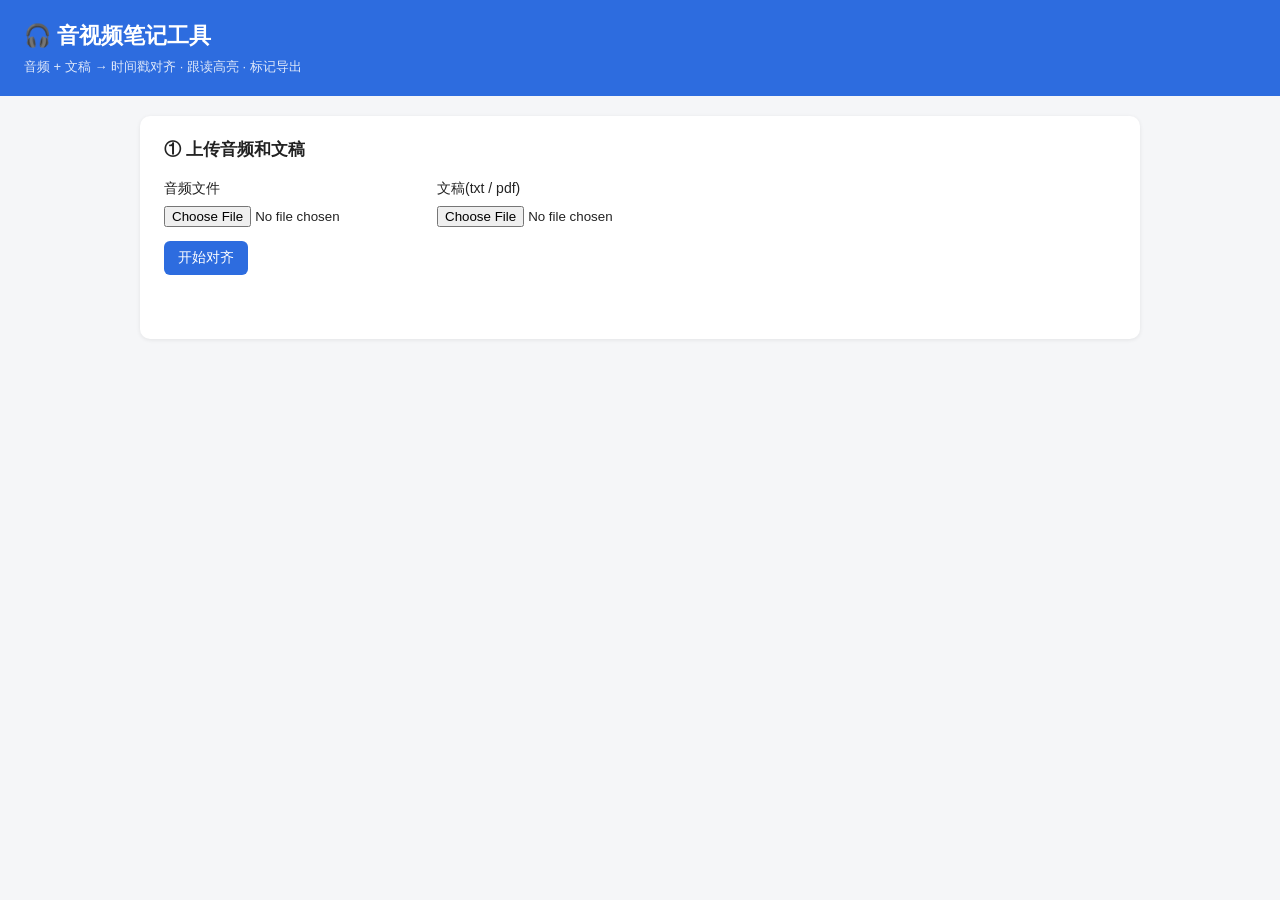
==== frontend/index.html @ 68000a70 "初始版本:音视频笔记工具 音频 + 文字稿 → 自动对齐到时间戳,跟读高亮、点句跳转、一键标记、导出 Markdown 笔记。 全程本地运行,对齐模型首次运行自动下载。  Co-Authored-By" ====
<!DOCTYPE html>
<html lang="zh">
<head>
  <meta charset="UTF-8">
  <meta name="viewport" content="width=device-width, initial-scale=1.0">
  <title>音视频笔记工具</title>
  <link rel="stylesheet" href="style.css">
</head>
<body>
  <header>
    <h1>🎧 音视频笔记工具</h1>
    <p class="sub">音频 + 文稿 → 时间戳对齐 · 跟读高亮 · 标记导出</p>
  </header>

  <!-- 上传区 -->
  <section id="upload-panel" class="panel">
    <h2>① 上传音频和文稿</h2>
    <div class="row">
      <label>音频文件
        <input type="file" id="audio-file" accept=".mp3,.wav,.m4a,.aac,.flac,.ogg">
      </label>
      <label>文稿(txt / pdf)
        <input type="file" id="transcript-file" accept=".txt,.pdf">
      </label>
    </div>
    <button id="upload-btn">开始对齐</button>
    <p id="upload-status" class="status"></p>
  </section>

  <!-- 工作区 -->
  <section id="workspace" class="panel hidden">
    <h2 id="proj-title">学习</h2>

    <audio id="player" preload="auto"></audio>

    <div class="controls">
      <button data-seek="-30">⏪30</button>
      <button data-seek="-10">⏪10</button>
      <button data-seek="-5">⏪5</button>
      <button id="play-btn">▶ 播放</button>
      <button data-seek="5">5⏩</button>
      <button data-seek="10">10⏩</button>
      <button data-seek="30">30⏩</button>

      <label class="speed">速度
        <select id="speed">
          <option value="0.5">0.5x</option>
          <option value="0.75">0.75x</option>
          <option value="1" selected>1.0x</option>
          <option value="1.25">1.25x</option>
          <option value="1.5">1.5x</option>
          <option value="2">2.0x</option>
        </select>
      </label>

      <button id="mark-btn" class="mark">⭐ 标记此刻</button>
    </div>

    <div class="progress-wrap">
      <span id="cur-time">00:00</span>
      <input type="range" id="progress" min="0" max="100" value="0" step="0.1">
      <span id="dur-time">00:00</span>
    </div>

    <div class="two-col">
      <div class="transcript-col">
        <h3>文稿(点句子可跳转)</h3>
        <div id="transcript"></div>
      </div>
      <div class="marks-col">
        <div class="marks-head">
          <h3>标记</h3>
          <button id="export-btn">导出 Markdown</button>
        </div>
        <ul id="marks-list"></ul>
      </div>
    </div>
  </section>

  <script src="app.js"></script>
</body>
</html>
---- frontend/style.css ----
* { box-sizing: border-box; }

body {
  font-family: -apple-system, "PingFang SC", "Microsoft YaHei", sans-serif;
  margin: 0;
  background: #f5f6f8;
  color: #222;
  line-height: 1.6;
}

header {
  background: #2d6cdf;
  color: #fff;
  padding: 18px 24px;
}
header h1 { margin: 0; font-size: 22px; }
header .sub { margin: 4px 0 0; opacity: 0.85; font-size: 13px; }

.panel {
  max-width: 1000px;
  margin: 20px auto;
  background: #fff;
  border-radius: 10px;
  padding: 20px 24px;
  box-shadow: 0 1px 4px rgba(0,0,0,0.08);
}
.hidden { display: none; }

h2 { font-size: 17px; margin-top: 0; }

.row { display: flex; gap: 20px; flex-wrap: wrap; margin-bottom: 14px; }
.row label { display: flex; flex-direction: column; gap: 6px; font-size: 14px; }

button {
  cursor: pointer;
  border: none;
  border-radius: 6px;
  background: #2d6cdf;
  color: #fff;
  padding: 8px 14px;
  font-size: 14px;
}
button:hover { background: #1f57bd; }
button:disabled { background: #9bb4e0; cursor: not-allowed; }

.status { font-size: 13px; color: #666; min-height: 18px; }

/* 控制栏 */
.controls {
  display: flex;
  align-items: center;
  gap: 6px;
  flex-wrap: wrap;
  margin: 14px 0;
}
.controls button { background: #eef1f6; color: #333; padding: 7px 10px; }
.controls button:hover { background: #dde3ee; }
#play-btn { background: #2d6cdf; color: #fff; min-width: 84px; }
#play-btn:hover { background: #1f57bd; }
.mark { background: #f0a500 !important; color: #fff !important; margin-left: auto; }
.mark:hover { background: #d18f00 !important; }
.speed { font-size: 13px; display: flex; align-items: center; gap: 4px; }
.speed select { padding: 4px; border-radius: 4px; }

/* 进度条 */
.progress-wrap { display: flex; align-items: center; gap: 10px; margin-bottom: 16px; }
.progress-wrap input[type=range] { flex: 1; }
.progress-wrap span { font-variant-numeric: tabular-nums; font-size: 13px; color: #555; }

/* 两栏 */
.two-col { display: grid; grid-template-columns: 1.6fr 1fr; gap: 20px; }
@media (max-width: 720px) { .two-col { grid-template-columns: 1fr; } }
h3 { font-size: 15px; margin: 0 0 10px; }

/* 文稿 */
#transcript {
  max-height: 60vh;
  overflow-y: auto;
  border: 1px solid #eee;
  border-radius: 8px;
  padding: 8px;
}
.sentence {
  padding: 6px 10px;
  border-radius: 6px;
  cursor: pointer;
  font-size: 15px;
}
.sentence:hover { background: #f0f4fc; }
.sentence.active { background: #fff3cd; box-shadow: inset 3px 0 0 #f0a500; }
.sentence .ts { color: #2d6cdf; font-size: 12px; font-variant-numeric: tabular-nums; margin-right: 4px; }

/* 标记 */
.marks-head { display: flex; justify-content: space-between; align-items: center; }
.marks-head button { background: #2d9d6c; padding: 6px 10px; font-size: 13px; }
.marks-head button:hover { background: #24855a; }
#marks-list { list-style: none; padding: 0; margin: 0; }
#marks-list li {
  display: flex;
  align-items: center;
  gap: 8px;
  padding: 6px 4px;
  border-bottom: 1px solid #f0f0f0;
  font-size: 14px;
}
.ts-btn { background: #eef1f6; color: #2d6cdf; padding: 2px 8px; font-size: 12px; font-variant-numeric: tabular-nums; }
.ts-btn:hover { background: #dde3ee; }
#marks-list span { flex: 1; }
.del { background: transparent; color: #c00; font-size: 16px; padding: 0 6px; }
.del:hover { background: #fde8e8; }
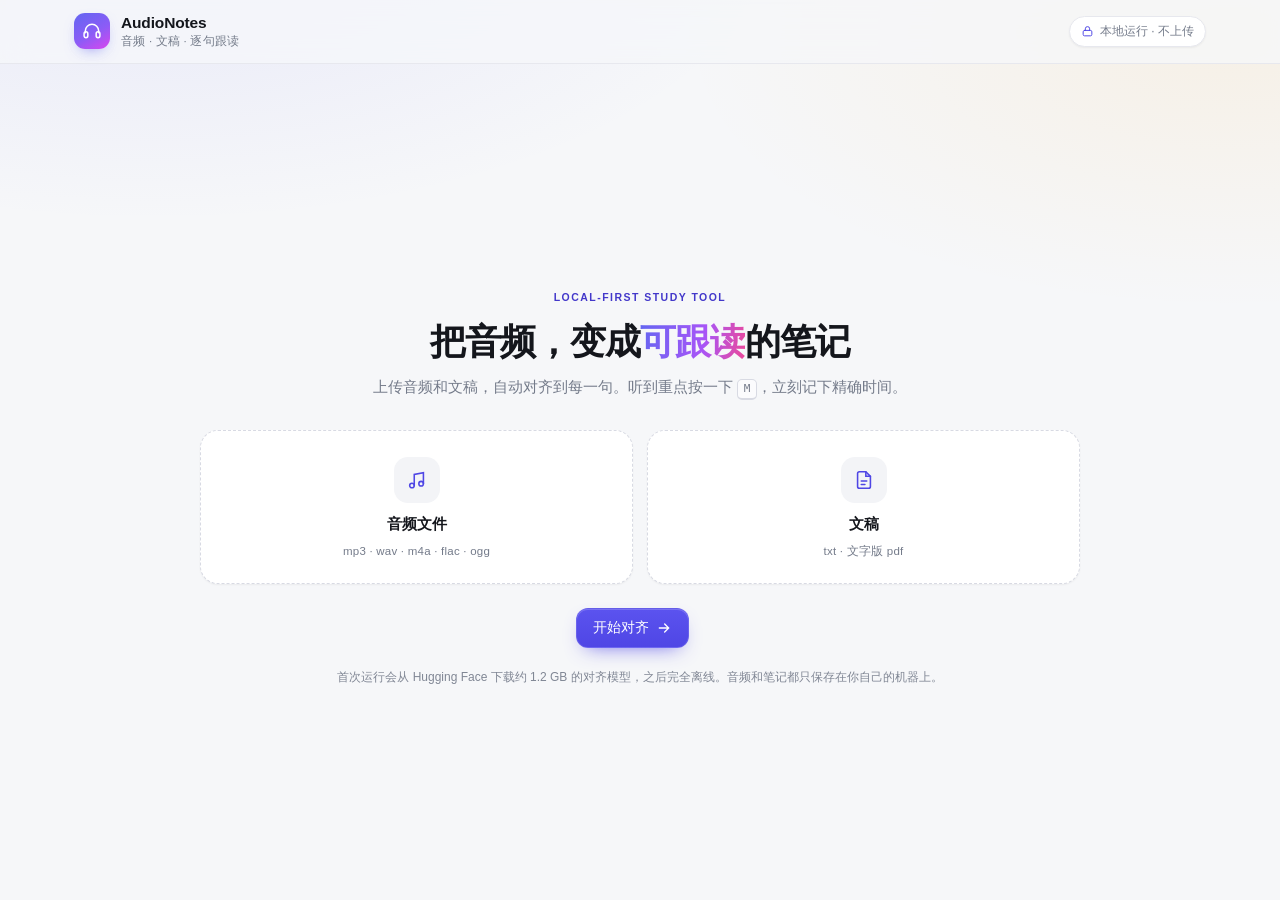
==== commit 3a28efd1: "feat(ui): redesign frontend and add demo mode, LICENSE, screenshots" ====
--- a/frontend/index.html
+++ b/frontend/index.html
@@ -1,82 +1,216 @@
 <!DOCTYPE html>
-<html lang="zh">
+<html lang="zh-CN">
 <head>
   <meta charset="UTF-8">
   <meta name="viewport" content="width=device-width, initial-scale=1.0">
-  <title>音视频笔记工具</title>
+  <meta name="description" content="本地运行的音视频笔记工具：音频与文稿逐句对齐，边听边高亮，一键标记并导出 Markdown。">
+  <meta name="theme-color" content="#f7f7f9" media="(prefers-color-scheme: light)">
+  <meta name="theme-color" content="#0e1014" media="(prefers-color-scheme: dark)">
+  <title>AudioNotes · 音视频笔记</title>
+  <link rel="icon" href="data:image/svg+xml,%3Csvg xmlns='http://www.w3.org/2000/svg' viewBox='0 0 32 32'%3E%3Crect width='32' height='32' rx='9' fill='%236366f1'/%3E%3Cg fill='none' stroke='white' stroke-width='2.2' stroke-linecap='round'%3E%3Cpath d='M9 18v-2a7 7 0 0 1 14 0v2'/%3E%3Crect x='7.5' y='17' width='4' height='7' rx='2'/%3E%3Crect x='20.5' y='17' width='4' height='7' rx='2'/%3E%3C/g%3E%3C/svg%3E">
   <link rel="stylesheet" href="style.css">
 </head>
 <body>
-  <header>
-    <h1>🎧 音视频笔记工具</h1>
-    <p class="sub">音频 + 文稿 → 时间戳对齐 · 跟读高亮 · 标记导出</p>
+  <header class="topbar">
+    <div class="brand">
+      <span class="logo" aria-hidden="true">
+        <svg viewBox="0 0 24 24" fill="none" stroke="currentColor" stroke-width="1.8" stroke-linecap="round">
+          <path d="M4 14v-2a8 8 0 0 1 16 0v2"/>
+          <rect x="2.5" y="13" width="4.5" height="7" rx="2.2"/>
+          <rect x="17" y="13" width="4.5" height="7" rx="2.2"/>
+        </svg>
+      </span>
+      <div class="brand-text">
+        <h1>AudioNotes</h1>
+        <p>音频 · 文稿 · 逐句跟读</p>
+      </div>
+    </div>
+    <span class="pill" title="所有文件与笔记都只保存在本机">
+      <svg viewBox="0 0 24 24" fill="none" stroke="currentColor" stroke-width="1.8" stroke-linecap="round" aria-hidden="true">
+        <rect x="4" y="10" width="16" height="10" rx="2.5"/><path d="M8 10V7a4 4 0 0 1 8 0v3"/>
+      </svg>
+      本地运行 · 不上传
+    </span>
   </header>
 
-  <!-- 上传区 -->
-  <section id="upload-panel" class="panel">
-    <h2>① 上传音频和文稿</h2>
-    <div class="row">
-      <label>音频文件
-        <input type="file" id="audio-file" accept=".mp3,.wav,.m4a,.aac,.flac,.ogg">
-      </label>
-      <label>文稿(txt / pdf)
-        <input type="file" id="transcript-file" accept=".txt,.pdf">
-      </label>
+  <main>
+    <!-- 上传 -->
+    <section id="upload-panel" class="upload">
+      <div class="hero">
+        <span class="eyebrow">LOCAL-FIRST STUDY TOOL</span>
+        <h2>把音频，变成<em>可跟读</em>的笔记</h2>
+        <p>上传音频和文稿，自动对齐到每一句。听到重点按一下 <kbd>M</kbd>，立刻记下精确时间。</p>
+      </div>
+
+      <div class="drop-grid">
+        <label class="drop" id="drop-audio">
+          <input type="file" id="audio-file" accept=".mp3,.wav,.m4a,.aac,.flac,.ogg">
+          <span class="drop-icon" aria-hidden="true">
+            <svg viewBox="0 0 24 24" fill="none" stroke="currentColor" stroke-width="1.7" stroke-linecap="round">
+              <path d="M9 18V6l10-2v12"/><circle cx="6.5" cy="18" r="2.5"/><circle cx="16.5" cy="16" r="2.5"/>
+            </svg>
+          </span>
+          <span class="drop-title">音频文件</span>
+          <span class="drop-hint">mp3 · wav · m4a · flac · ogg</span>
+          <span class="drop-file" id="audio-name"></span>
+        </label>
+
+        <label class="drop" id="drop-transcript">
+          <input type="file" id="transcript-file" accept=".txt,.pdf">
+          <span class="drop-icon" aria-hidden="true">
+            <svg viewBox="0 0 24 24" fill="none" stroke="currentColor" stroke-width="1.7" stroke-linecap="round">
+              <path d="M14 3H7a2 2 0 0 0-2 2v14a2 2 0 0 0 2 2h10a2 2 0 0 0 2-2V8z"/><path d="M14 3v5h5M9 13h6M9 17h4"/>
+            </svg>
+          </span>
+          <span class="drop-title">文稿</span>
+          <span class="drop-hint">txt · 文字版 pdf</span>
+          <span class="drop-file" id="transcript-name"></span>
+        </label>
+      </div>
+
+      <div class="upload-actions">
+        <button id="upload-btn" class="btn btn-primary">
+          <span class="spinner" id="upload-spinner" hidden></span>
+          <span>开始对齐</span>
+          <svg viewBox="0 0 24 24" fill="none" stroke="currentColor" stroke-width="2" stroke-linecap="round" aria-hidden="true">
+            <path d="M5 12h14M13 6l6 6-6 6"/>
+          </svg>
+        </button>
+        <span id="upload-status" class="status" role="status"></span>
+      </div>
+
+      <p class="fineprint">
+        首次运行会从 Hugging Face 下载约 1.2 GB 的对齐模型，之后完全离线。音频和笔记都只保存在你自己的机器上。
+      </p>
+    </section>
+
+    <!-- 工作区 -->
+    <section id="workspace" class="workspace hidden">
+      <div class="player-card">
+        <div class="player-top">
+          <div class="now">
+            <span class="eyebrow">正在学习</span>
+            <h2 id="proj-title">学习</h2>
+          </div>
+          <div class="player-actions">
+            <label class="speed">
+              速度
+              <select id="speed">
+                <option value="0.5">0.5×</option>
+                <option value="0.75">0.75×</option>
+                <option value="1" selected>1.0×</option>
+                <option value="1.25">1.25×</option>
+                <option value="1.5">1.5×</option>
+                <option value="2">2.0×</option>
+              </select>
+            </label>
+            <button id="mark-btn" class="btn btn-mark">
+              <svg viewBox="0 0 24 24" fill="none" stroke="currentColor" stroke-width="1.9" stroke-linecap="round" aria-hidden="true">
+                <path d="M12 4l2.2 4.9 5.3.5-4 3.5 1.2 5.2L12 15.3 7.3 18l1.2-5.2-4-3.5 5.3-.5z"/>
+              </svg>
+              标记此刻 <kbd>M</kbd>
+            </button>
+          </div>
+        </div>
+
+        <div class="progress-row">
+          <span id="cur-time" class="time">00:00</span>
+          <input type="range" id="progress" min="0" max="100" value="0" step="0.1" aria-label="播放进度">
+          <span id="dur-time" class="time">00:00</span>
+        </div>
+
+        <div class="transport">
+          <button class="icon-btn" data-seek="-30" title="后退 30 秒" aria-label="后退 30 秒">
+            <svg viewBox="0 0 24 24" fill="none" stroke="currentColor" stroke-width="2" stroke-linecap="round" stroke-linejoin="round" aria-hidden="true"><path d="M3 12a9 9 0 1 0 3-6.7"/><path d="M3 4v5h5"/></svg>
+            <span>30</span>
+          </button>
+          <button class="icon-btn" data-seek="-10" title="后退 10 秒" aria-label="后退 10 秒">
+            <svg viewBox="0 0 24 24" fill="none" stroke="currentColor" stroke-width="2" stroke-linecap="round" stroke-linejoin="round" aria-hidden="true"><path d="M3 12a9 9 0 1 0 3-6.7"/><path d="M3 4v5h5"/></svg>
+            <span>10</span>
+          </button>
+          <button class="icon-btn" data-seek="-5" title="后退 5 秒" aria-label="后退 5 秒">
+            <svg viewBox="0 0 24 24" fill="none" stroke="currentColor" stroke-width="2" stroke-linecap="round" stroke-linejoin="round" aria-hidden="true"><path d="M3 12a9 9 0 1 0 3-6.7"/><path d="M3 4v5h5"/></svg>
+            <span>5</span>
+          </button>
+
+          <button id="play-btn" class="play-btn" aria-label="播放">
+            <svg class="i-play" viewBox="0 0 24 24" fill="currentColor" aria-hidden="true"><path d="M8 5.5v13a1 1 0 0 0 1.5.87l10.5-6.5a1 1 0 0 0 0-1.74L9.5 4.63A1 1 0 0 0 8 5.5z"/></svg>
+            <svg class="i-pause" viewBox="0 0 24 24" fill="currentColor" aria-hidden="true"><rect x="7" y="5" width="3.6" height="14" rx="1.2"/><rect x="13.4" y="5" width="3.6" height="14" rx="1.2"/></svg>
+            <span class="play-label">播放</span>
+          </button>
+
+          <button class="icon-btn" data-seek="5" title="前进 5 秒" aria-label="前进 5 秒">
+            <svg viewBox="0 0 24 24" fill="none" stroke="currentColor" stroke-width="2" stroke-linecap="round" stroke-linejoin="round" aria-hidden="true"><path d="M21 12a9 9 0 1 1-3-6.7"/><path d="M21 4v5h-5"/></svg>
+            <span>5</span>
+          </button>
+          <button class="icon-btn" data-seek="10" title="前进 10 秒" aria-label="前进 10 秒">
+            <svg viewBox="0 0 24 24" fill="none" stroke="currentColor" stroke-width="2" stroke-linecap="round" stroke-linejoin="round" aria-hidden="true"><path d="M21 12a9 9 0 1 1-3-6.7"/><path d="M21 4v5h-5"/></svg>
+            <span>10</span>
+          </button>
+          <button class="icon-btn" data-seek="30" title="前进 30 秒" aria-label="前进 30 秒">
+            <svg viewBox="0 0 24 24" fill="none" stroke="currentColor" stroke-width="2" stroke-linecap="round" stroke-linejoin="round" aria-hidden="true"><path d="M21 12a9 9 0 1 1-3-6.7"/><path d="M21 4v5h-5"/></svg>
+            <span>30</span>
+          </button>
+        </div>
+      </div>
+
+      <div class="content-grid">
+        <section class="pane transcript-pane">
+          <header class="pane-head">
+            <h3>文稿</h3>
+            <span class="pane-hint">点击句子跳转 · 播放时自动高亮</span>
+          </header>
+          <div id="transcript" class="transcript" tabindex="0"></div>
+        </section>
+
+        <aside class="pane marks-pane">
+          <header class="pane-head">
+            <h3>标记 <span id="marks-count" class="count">0</span></h3>
+            <button id="export-btn" class="btn btn-ghost btn-sm">
+              <svg viewBox="0 0 24 24" fill="none" stroke="currentColor" stroke-width="1.9" stroke-linecap="round" aria-hidden="true">
+                <path d="M12 4v11M8 11l4 4 4-4M5 19h14"/>
+              </svg>
+              导出
+            </button>
+          </header>
+          <ul id="marks-list" class="marks-list"></ul>
+          <div id="marks-empty" class="empty">
+            <svg viewBox="0 0 24 24" fill="none" stroke="currentColor" stroke-width="1.4" stroke-linecap="round" aria-hidden="true">
+              <path d="M12 4l2.2 4.9 5.3.5-4 3.5 1.2 5.2L12 15.3 7.3 18l1.2-5.2-4-3.5 5.3-.5z"/>
+            </svg>
+            <p>还没有标记</p>
+            <span>播放时按 <kbd>M</kbd>，记下此刻的想法</span>
+          </div>
+          <footer class="pane-foot">
+            <span><kbd>Space</kbd> 播放 / 暂停</span>
+            <span><kbd>←</kbd><kbd>→</kbd> 前后 5 秒</span>
+            <span><kbd>M</kbd> 标记</span>
+          </footer>
+        </aside>
+      </div>
+    </section>
+  </main>
+
+  <div id="toast" class="toast" role="status" aria-live="polite"></div>
+
+  <div id="mark-modal" class="modal hidden" role="dialog" aria-modal="true" aria-labelledby="modal-title">
+    <div class="modal-card">
+      <header>
+        <span class="modal-ts" id="modal-ts">00:00</span>
+        <h3 id="modal-title">标记这一刻</h3>
+      </header>
+      <textarea id="mark-note" rows="3" placeholder="写下你的想法…（可留空）"></textarea>
+      <footer>
+        <span class="hint"><kbd>Enter</kbd> 保存 · <kbd>Esc</kbd> 取消</span>
+        <div class="modal-actions">
+          <button id="mark-cancel" class="btn btn-ghost">取消</button>
+          <button id="mark-save" class="btn btn-primary">保存标记</button>
+        </div>
+      </footer>
     </div>
-    <button id="upload-btn">开始对齐</button>
-    <p id="upload-status" class="status"></p>
-  </section>
-
-  <!-- 工作区 -->
-  <section id="workspace" class="panel hidden">
-    <h2 id="proj-title">学习</h2>
-
-    <audio id="player" preload="auto"></audio>
-
-    <div class="controls">
-      <button data-seek="-30">⏪30</button>
-      <button data-seek="-10">⏪10</button>
-      <button data-seek="-5">⏪5</button>
-      <button id="play-btn">▶ 播放</button>
-      <button data-seek="5">5⏩</button>
-      <button data-seek="10">10⏩</button>
-      <button data-seek="30">30⏩</button>
-
-      <label class="speed">速度
-        <select id="speed">
-          <option value="0.5">0.5x</option>
-          <option value="0.75">0.75x</option>
-          <option value="1" selected>1.0x</option>
-          <option value="1.25">1.25x</option>
-          <option value="1.5">1.5x</option>
-          <option value="2">2.0x</option>
-        </select>
-      </label>
-
-      <button id="mark-btn" class="mark">⭐ 标记此刻</button>
-    </div>
-
-    <div class="progress-wrap">
-      <span id="cur-time">00:00</span>
-      <input type="range" id="progress" min="0" max="100" value="0" step="0.1">
-      <span id="dur-time">00:00</span>
-    </div>
-
-    <div class="two-col">
-      <div class="transcript-col">
-        <h3>文稿(点句子可跳转)</h3>
-        <div id="transcript"></div>
-      </div>
-      <div class="marks-col">
-        <div class="marks-head">
-          <h3>标记</h3>
-          <button id="export-btn">导出 Markdown</button>
-        </div>
-        <ul id="marks-list"></ul>
-      </div>
-    </div>
-  </section>
-
+  </div>
+
+  <audio id="player" preload="auto"></audio>
   <script src="app.js"></script>
 </body>
 </html>
--- a/frontend/style.css
+++ b/frontend/style.css
@@ -1,110 +1,863 @@
+/* ============ Design tokens ============ */
+:root {
+  color-scheme: light;
+  --bg: #f6f7f9;
+  --bg-glow-a: rgba(99, 102, 241, 0.10);
+  --bg-glow-b: rgba(245, 158, 11, 0.08);
+  --surface: #ffffff;
+  --surface-soft: #fbfbfd;
+  --surface-sunken: #f3f4f7;
+  --text: #14161c;
+  --text-soft: #3f444f;
+  --muted: #747b8a;
+  --line: #e7e8ee;
+  --line-strong: #d8dae3;
+  --accent: #4f46e5;
+  --accent-hover: #4338ca;
+  --accent-soft: #eef0ff;
+  --accent-text: #4338ca;
+  --mark: #e8890c;
+  --mark-soft: #fff7e8;
+  --mark-line: #f5c069;
+  --danger: #dc2626;
+  --danger-soft: #fdecec;
+  --shadow-sm: 0 1px 2px rgba(16, 18, 27, 0.05);
+  --shadow-md: 0 1px 2px rgba(16, 18, 27, 0.04), 0 12px 32px -16px rgba(16, 18, 27, 0.18);
+  --radius-lg: 18px;
+  --radius-md: 12px;
+  --radius-sm: 9px;
+  --sans: -apple-system, BlinkMacSystemFont, "SF Pro Text", "Segoe UI", "PingFang SC",
+    "Hiragino Sans GB", "Microsoft YaHei", "Noto Sans SC", sans-serif;
+  --mono: ui-monospace, "SF Mono", SFMono-Regular, Menlo, Consolas, monospace;
+}
+
+@media (prefers-color-scheme: dark) {
+  :root {
+    color-scheme: dark;
+    --bg: #0d0f14;
+    --bg-glow-a: rgba(109, 104, 255, 0.14);
+    --bg-glow-b: rgba(245, 158, 11, 0.06);
+    --surface: #151821;
+    --surface-soft: #191d27;
+    --surface-sunken: #10131a;
+    --text: #e9ebf2;
+    --text-soft: #c3c8d4;
+    --muted: #8b93a5;
+    --line: #242936;
+    --line-strong: #303646;
+    --accent: #8b85ff;
+    --accent-hover: #a29dff;
+    --accent-soft: rgba(139, 133, 255, 0.14);
+    --accent-text: #b3aeff;
+    --mark: #f0a832;
+    --mark-soft: rgba(240, 168, 50, 0.11);
+    --mark-line: #7a5a1c;
+    --danger: #f87171;
+    --danger-soft: rgba(248, 113, 113, 0.12);
+    --shadow-sm: 0 1px 2px rgba(0, 0, 0, 0.4);
+    --shadow-md: 0 1px 2px rgba(0, 0, 0, 0.3), 0 18px 40px -20px rgba(0, 0, 0, 0.75);
+  }
+}
+
+/* ============ Base ============ */
 * { box-sizing: border-box; }
 
+html, body { height: 100%; }
+
 body {
-  font-family: -apple-system, "PingFang SC", "Microsoft YaHei", sans-serif;
   margin: 0;
-  background: #f5f6f8;
-  color: #222;
+  font-family: var(--sans);
+  font-size: 14px;
   line-height: 1.6;
-}
-
-header {
-  background: #2d6cdf;
+  color: var(--text);
+  background:
+    radial-gradient(900px 420px at 12% -8%, var(--bg-glow-a), transparent 70%),
+    radial-gradient(760px 380px at 96% 4%, var(--bg-glow-b), transparent 72%),
+    var(--bg);
+  background-attachment: fixed;
+  -webkit-font-smoothing: antialiased;
+  text-rendering: optimizeLegibility;
+}
+
+h1, h2, h3, p { margin: 0; }
+button, input, select, textarea { font: inherit; color: inherit; }
+button { cursor: pointer; }
+
+::selection { background: var(--accent-soft); color: var(--accent-text); }
+
+:focus-visible {
+  outline: 2px solid var(--accent);
+  outline-offset: 2px;
+}
+
+kbd {
+  display: inline-block;
+  min-width: 18px;
+  padding: 1px 6px;
+  border: 1px solid var(--line-strong);
+  border-bottom-width: 2px;
+  border-radius: 5px;
+  background: var(--surface-soft);
+  color: var(--muted);
+  font-family: var(--mono);
+  font-size: 11px;
+  line-height: 1.5;
+  text-align: center;
+}
+
+.hidden { display: none !important; }
+
+/* ============ Top bar ============ */
+.topbar {
+  position: sticky;
+  top: 0;
+  z-index: 20;
+  display: flex;
+  align-items: center;
+  justify-content: space-between;
+  gap: 16px;
+  height: 64px;
+  padding: 0 max(24px, calc((100vw - 1180px) / 2 + 24px));
+  background: color-mix(in srgb, var(--bg) 82%, transparent);
+  border-bottom: 1px solid var(--line);
+  backdrop-filter: saturate(160%) blur(14px);
+  -webkit-backdrop-filter: saturate(160%) blur(14px);
+}
+
+.brand { display: flex; align-items: center; gap: 11px; min-width: 0; }
+
+.logo {
+  display: grid;
+  place-items: center;
+  width: 36px;
+  height: 36px;
+  flex: none;
+  border-radius: 11px;
   color: #fff;
-  padding: 18px 24px;
-}
-header h1 { margin: 0; font-size: 22px; }
-header .sub { margin: 4px 0 0; opacity: 0.85; font-size: 13px; }
-
-.panel {
-  max-width: 1000px;
-  margin: 20px auto;
-  background: #fff;
-  border-radius: 10px;
-  padding: 20px 24px;
-  box-shadow: 0 1px 4px rgba(0,0,0,0.08);
-}
-.hidden { display: none; }
-
-h2 { font-size: 17px; margin-top: 0; }
-
-.row { display: flex; gap: 20px; flex-wrap: wrap; margin-bottom: 14px; }
-.row label { display: flex; flex-direction: column; gap: 6px; font-size: 14px; }
-
-button {
+  background: linear-gradient(150deg, #6366f1, #8b5cf6 55%, #d946ef);
+  box-shadow: 0 6px 16px -8px rgba(99, 102, 241, 0.9);
+}
+.logo svg { width: 20px; height: 20px; }
+
+.brand-text h1 {
+  font-size: 15.5px;
+  font-weight: 650;
+  letter-spacing: -0.01em;
+  line-height: 1.25;
+}
+.brand-text p {
+  font-size: 11.5px;
+  color: var(--muted);
+  letter-spacing: 0.02em;
+}
+
+.pill {
+  display: inline-flex;
+  align-items: center;
+  gap: 6px;
+  padding: 5px 11px;
+  border: 1px solid var(--line);
+  border-radius: 999px;
+  background: var(--surface);
+  color: var(--muted);
+  font-size: 12px;
+  white-space: nowrap;
+  box-shadow: var(--shadow-sm);
+}
+.pill svg { width: 13px; height: 13px; color: var(--accent); }
+
+/* ============ Layout ============ */
+main {
+  max-width: 1180px;
+  margin: 0 auto;
+  padding: 30px 24px 48px;
+}
+
+.eyebrow {
+  display: inline-block;
+  font-size: 10.5px;
+  font-weight: 650;
+  letter-spacing: 0.14em;
+  color: var(--accent-text);
+}
+
+/* ============ Upload ============ */
+.upload { max-width: 880px; margin: 0 auto; }
+@media (min-width: 901px) and (min-height: 720px) {
+  .upload {
+    display: flex;
+    flex-direction: column;
+    justify-content: center;
+    min-height: calc(100dvh - 142px);
+  }
+}
+
+.hero { text-align: center; padding: 26px 0 30px; }
+.hero h2 {
+  margin: 12px 0 12px;
+  font-size: clamp(26px, 4vw, 36px);
+  font-weight: 680;
+  letter-spacing: -0.03em;
+  line-height: 1.22;
+  text-wrap: balance;
+}
+.hero h2 em {
+  font-style: normal;
+  background: linear-gradient(100deg, #6366f1, #a855f7 60%, #ec4899);
+  -webkit-background-clip: text;
+  background-clip: text;
+  color: transparent;
+}
+.hero p {
+  max-width: 560px;
+  margin: 0 auto;
+  color: var(--muted);
+  font-size: 14.5px;
+  text-wrap: balance;
+}
+
+.drop-grid {
+  display: grid;
+  grid-template-columns: 1fr 1fr;
+  gap: 14px;
+}
+
+.drop {
+  position: relative;
+  display: flex;
+  flex-direction: column;
+  align-items: center;
+  gap: 6px;
+  padding: 26px 18px 22px;
+  border: 1.5px dashed var(--line-strong);
+  border-radius: var(--radius-lg);
+  background: var(--surface);
+  box-shadow: var(--shadow-sm);
+  text-align: center;
   cursor: pointer;
+  transition: border-color 0.18s ease, background 0.18s ease, transform 0.18s ease, box-shadow 0.18s ease;
+}
+.drop:hover { border-color: var(--accent); background: var(--surface-soft); transform: translateY(-1px); }
+.drop:focus-within { border-color: var(--accent); box-shadow: 0 0 0 4px var(--accent-soft); }
+.drop.dragover {
+  border-color: var(--accent);
+  border-style: solid;
+  background: var(--accent-soft);
+  transform: scale(1.005);
+}
+.drop input[type="file"] {
+  position: absolute;
+  inset: 0;
+  width: 100%;
+  height: 100%;
+  opacity: 0;
+  cursor: pointer;
+}
+.drop-icon {
+  display: grid;
+  place-items: center;
+  width: 46px;
+  height: 46px;
+  margin-bottom: 4px;
+  border-radius: 14px;
+  background: var(--surface-sunken);
+  color: var(--accent);
+  transition: background 0.18s ease;
+}
+.drop:hover .drop-icon, .drop.dragover .drop-icon { background: var(--accent-soft); }
+.drop-icon svg { width: 22px; height: 22px; }
+.drop-title { font-size: 14.5px; font-weight: 600; }
+.drop-hint { font-size: 11.5px; color: var(--muted); letter-spacing: 0.02em; }
+.drop-file {
+  display: none;
+  max-width: 100%;
+  margin-top: 6px;
+  padding: 3px 10px;
+  border-radius: 999px;
+  background: var(--accent-soft);
+  color: var(--accent-text);
+  font-size: 12px;
+  font-weight: 550;
+  overflow: hidden;
+  text-overflow: ellipsis;
+  white-space: nowrap;
+}
+.drop.has-file { border-style: solid; border-color: var(--accent); }
+.drop.has-file .drop-file { display: block; }
+.drop.has-file .drop-icon { background: var(--accent-soft); }
+
+.upload-actions {
+  display: flex;
+  align-items: center;
+  justify-content: center;
+  gap: 16px;
+  flex-wrap: wrap;
+  min-height: 44px;
+  margin-top: 22px;
+}
+.status { font-size: 13px; color: var(--muted); }
+.status.error { color: var(--danger); }
+.status.ok { color: #0f9d58; }
+@media (prefers-color-scheme: dark) { .status.ok { color: #4ade80; } }
+
+.fineprint {
+  margin-top: 18px;
+  text-align: center;
+  font-size: 12px;
+  color: var(--muted);
+  opacity: 0.9;
+}
+
+/* ============ Buttons ============ */
+.btn {
+  display: inline-flex;
+  align-items: center;
+  justify-content: center;
+  gap: 7px;
+  height: 40px;
+  padding: 0 16px;
+  border: 1px solid transparent;
+  border-radius: var(--radius-md);
+  background: var(--surface-sunken);
+  color: var(--text);
+  font-size: 13.5px;
+  font-weight: 550;
+  white-space: nowrap;
+  transition: background 0.16s ease, color 0.16s ease, border-color 0.16s ease, transform 0.12s ease, box-shadow 0.16s ease;
+}
+.btn svg { width: 16px; height: 16px; }
+.btn:hover { background: var(--line); }
+.btn:active { transform: translateY(1px); }
+.btn:disabled { opacity: 0.55; cursor: not-allowed; transform: none; }
+
+.btn-primary {
+  background: linear-gradient(180deg, #5b53ef, var(--accent));
+  border-color: rgba(255, 255, 255, 0.12);
+  color: #fff;
+  box-shadow: 0 8px 20px -10px rgba(79, 70, 229, 0.85), inset 0 1px 0 rgba(255, 255, 255, 0.18);
+}
+.btn-primary:hover { background: linear-gradient(180deg, #5148e3, var(--accent-hover)); }
+.btn-primary kbd { border-color: rgba(255, 255, 255, 0.28); background: rgba(255, 255, 255, 0.14); color: #fff; }
+
+.btn-ghost {
+  background: transparent;
+  border-color: var(--line);
+  color: var(--text-soft);
+}
+.btn-ghost:hover { background: var(--surface-sunken); border-color: var(--line-strong); }
+
+.btn-sm { height: 32px; padding: 0 11px; font-size: 12.5px; border-radius: var(--radius-sm); }
+
+.btn-mark {
+  background: linear-gradient(180deg, #f7b23b, var(--mark));
+  color: #2b1a00;
+  box-shadow: 0 8px 20px -12px rgba(232, 137, 12, 0.9), inset 0 1px 0 rgba(255, 255, 255, 0.35);
+}
+.btn-mark:hover { background: linear-gradient(180deg, #f8a92a, #d97f06); }
+.btn-mark kbd { border-color: rgba(43, 26, 0, 0.25); background: rgba(255, 255, 255, 0.4); color: #3a2500; }
+
+.spinner {
+  width: 14px;
+  height: 14px;
+  border: 2px solid rgba(255, 255, 255, 0.4);
+  border-top-color: #fff;
+  border-radius: 50%;
+  animation: spin 0.75s linear infinite;
+}
+@keyframes spin { to { transform: rotate(360deg); } }
+
+/* ============ Workspace ============ */
+.workspace { display: flex; flex-direction: column; gap: 16px; }
+@media (min-width: 901px) {
+  .workspace { height: calc(100dvh - 142px); min-height: 560px; }
+}
+
+.player-card {
+  position: relative;
+  padding: 16px 20px 14px;
+  border: 1px solid var(--line);
+  border-radius: var(--radius-lg);
+  background: var(--surface);
+  box-shadow: var(--shadow-md);
+}
+
+.player-top {
+  display: flex;
+  align-items: flex-start;
+  justify-content: space-between;
+  gap: 16px;
+  flex-wrap: wrap;
+}
+
+.now { min-width: 0; }
+.now .eyebrow { font-size: 10px; }
+.now h2 {
+  margin-top: 2px;
+  font-size: 17px;
+  font-weight: 650;
+  letter-spacing: -0.015em;
+  line-height: 1.35;
+  overflow: hidden;
+  text-overflow: ellipsis;
+  white-space: nowrap;
+}
+
+.player-actions { display: flex; align-items: center; gap: 10px; flex-wrap: wrap; }
+
+.speed {
+  display: inline-flex;
+  align-items: center;
+  gap: 6px;
+  font-size: 12px;
+  color: var(--muted);
+}
+.speed select {
+  height: 32px;
+  padding: 0 24px 0 9px;
+  border: 1px solid var(--line);
+  border-radius: var(--radius-sm);
+  background: var(--surface-soft);
+  color: var(--text);
+  font-size: 12.5px;
+  font-variant-numeric: tabular-nums;
+  appearance: none;
+  -webkit-appearance: none;
+  background-image: url("data:image/svg+xml,%3Csvg xmlns='http://www.w3.org/2000/svg' viewBox='0 0 24 24' fill='none' stroke='%23747b8a' stroke-width='2.2' stroke-linecap='round'%3E%3Cpath d='M6 9l6 6 6-6'/%3E%3C/svg%3E");
+  background-repeat: no-repeat;
+  background-position: right 7px center;
+  background-size: 12px;
+}
+.speed select:hover { border-color: var(--line-strong); }
+
+/* Progress */
+.progress-row {
+  display: flex;
+  align-items: center;
+  gap: 12px;
+  margin-top: 14px;
+}
+.time {
+  font-family: var(--mono);
+  font-size: 11.5px;
+  font-variant-numeric: tabular-nums;
+  color: var(--muted);
+  min-width: 40px;
+  text-align: center;
+}
+
+input[type="range"]#progress {
+  -webkit-appearance: none;
+  appearance: none;
+  flex: 1;
+  height: 6px;
+  margin: 0;
+  border-radius: 999px;
+  background: linear-gradient(to right, var(--accent) var(--pct, 0%), var(--line) var(--pct, 0%));
+  cursor: pointer;
+  outline-offset: 6px;
+}
+input[type="range"]#progress::-webkit-slider-thumb {
+  -webkit-appearance: none;
+  width: 14px;
+  height: 14px;
+  border: 2.5px solid var(--surface);
+  border-radius: 50%;
+  background: var(--accent);
+  box-shadow: 0 1px 6px rgba(0, 0, 0, 0.25);
+  transition: transform 0.12s ease;
+}
+input[type="range"]#progress:hover::-webkit-slider-thumb { transform: scale(1.12); }
+input[type="range"]#progress::-moz-range-thumb {
+  width: 13px;
+  height: 13px;
+  border: 2.5px solid var(--surface);
+  border-radius: 50%;
+  background: var(--accent);
+}
+
+/* Transport */
+.transport {
+  display: flex;
+  align-items: center;
+  justify-content: center;
+  gap: 4px;
+  margin-top: 10px;
+}
+
+.icon-btn {
+  display: inline-flex;
+  flex-direction: column;
+  align-items: center;
+  justify-content: center;
+  gap: 0;
+  width: 42px;
+  height: 44px;
+  padding: 0;
   border: none;
-  border-radius: 6px;
-  background: #2d6cdf;
-  color: #fff;
-  padding: 8px 14px;
+  border-radius: var(--radius-sm);
+  background: transparent;
+  color: var(--muted);
+  transition: background 0.14s ease, color 0.14s ease;
+}
+.icon-btn svg { width: 15px; height: 15px; }
+.icon-btn span { font-size: 9.5px; font-weight: 600; line-height: 1; margin-top: 2px; font-variant-numeric: tabular-nums; }
+.icon-btn:hover { background: var(--surface-sunken); color: var(--text); }
+.icon-btn:active { background: var(--line); }
+
+.play-btn {
+  display: inline-flex;
+  align-items: center;
+  gap: 8px;
+  height: 46px;
+  margin: 0 10px;
+  padding: 0 20px;
+  border: none;
+  border-radius: 999px;
+  background: var(--text);
+  color: var(--bg);
+  font-size: 13.5px;
+  font-weight: 600;
+  letter-spacing: 0.01em;
+  box-shadow: 0 6px 18px -8px rgba(0, 0, 0, 0.55);
+  transition: transform 0.12s ease, opacity 0.15s ease;
+}
+.play-btn:hover { transform: translateY(-1px); opacity: 0.92; }
+.play-btn:active { transform: translateY(0); }
+.play-btn svg { width: 17px; height: 17px; }
+.play-btn .i-pause { display: none; }
+.play-btn.playing .i-play { display: none; }
+.play-btn.playing .i-pause { display: block; }
+.play-label { min-width: 2.3em; text-align: left; }
+
+@media (max-width: 560px) {
+  .icon-btn[data-seek="-30"], .icon-btn[data-seek="30"] { display: none; }
+  .play-btn { margin: 0 4px; }
+}
+
+/* ============ Content grid ============ */
+.content-grid {
+  display: grid;
+  grid-template-columns: minmax(0, 1.62fr) minmax(0, 1fr);
+  gap: 16px;
+  min-height: 0;
+}
+@media (min-width: 901px) { .content-grid { flex: 1; } }
+
+.pane {
+  display: flex;
+  flex-direction: column;
+  min-height: 0;
+  border: 1px solid var(--line);
+  border-radius: var(--radius-lg);
+  background: var(--surface);
+  box-shadow: var(--shadow-sm);
+  overflow: hidden;
+}
+
+.pane-head {
+  display: flex;
+  align-items: center;
+  justify-content: space-between;
+  gap: 12px;
+  padding: 13px 16px;
+  border-bottom: 1px solid var(--line);
+  background: var(--surface);
+  flex: none;
+}
+.pane-head h3 {
+  display: flex;
+  align-items: center;
+  gap: 7px;
+  font-size: 12.5px;
+  font-weight: 650;
+  letter-spacing: 0.02em;
+  color: var(--text-soft);
+}
+.pane-hint { font-size: 11.5px; color: var(--muted); }
+
+.count {
+  display: inline-grid;
+  place-items: center;
+  min-width: 19px;
+  height: 19px;
+  padding: 0 5px;
+  border-radius: 999px;
+  background: var(--mark-soft);
+  color: var(--mark);
+  font-size: 11px;
+  font-weight: 650;
+  font-variant-numeric: tabular-nums;
+}
+
+/* Transcript */
+.transcript {
+  flex: 1;
+  min-height: 0;
+  overflow-y: auto;
+  padding: 10px 12px 40vh;
+  scroll-behavior: smooth;
+  overscroll-behavior: contain;
+}
+@media (min-width: 901px) { .transcript { padding-bottom: 45%; } }
+
+.sentence {
+  display: grid;
+  grid-template-columns: 46px minmax(0, 1fr);
+  gap: 10px;
+  padding: 9px 12px 9px 10px;
+  border-radius: var(--radius-md);
+  cursor: pointer;
+  transition: background 0.14s ease;
+}
+.sentence + .sentence { margin-top: 1px; }
+.sentence:hover { background: var(--surface-sunken); }
+.sentence .ts {
+  padding-top: 2px;
+  font-family: var(--mono);
+  font-size: 10.5px;
+  font-variant-numeric: tabular-nums;
+  color: var(--muted);
+  opacity: 0.75;
+  text-align: right;
+}
+.sentence .txt {
+  font-size: 15px;
+  line-height: 1.75;
+  color: var(--text-soft);
+  text-wrap: pretty;
+}
+.sentence.active {
+  background: var(--mark-soft);
+  box-shadow: inset 2.5px 0 0 var(--mark);
+}
+.sentence.active .ts { color: var(--mark); opacity: 1; font-weight: 600; }
+.sentence.active .txt { color: var(--text); }
+.sentence.active .txt::after {
+  content: "";
+  display: inline-block;
+  width: 2px;
+  height: 1em;
+  margin-left: 3px;
+  vertical-align: -0.15em;
+  background: var(--mark);
+  animation: blink 1.1s steps(2, start) infinite;
+}
+@keyframes blink { 0%, 100% { opacity: 1; } 50% { opacity: 0; } }
+
+/* Marks */
+.marks-pane { background: var(--surface-soft); }
+.marks-list {
+  flex: 1;
+  min-height: 0;
+  margin: 0;
+  padding: 10px;
+  overflow-y: auto;
+  list-style: none;
+}
+.mark-item {
+  display: grid;
+  grid-template-columns: auto minmax(0, 1fr) auto;
+  align-items: start;
+  gap: 10px;
+  padding: 10px 10px 10px 8px;
+  border: 1px solid transparent;
+  border-radius: var(--radius-md);
+  transition: background 0.14s ease, border-color 0.14s ease;
+}
+.mark-item:hover { background: var(--surface); border-color: var(--line); }
+.mark-item + .mark-item { margin-top: 2px; }
+
+.ts-btn {
+  height: 24px;
+  padding: 0 8px;
+  border: 1px solid var(--mark-line);
+  border-radius: 7px;
+  background: var(--mark-soft);
+  color: var(--mark);
+  font-family: var(--mono);
+  font-size: 11px;
+  font-weight: 600;
+  font-variant-numeric: tabular-nums;
+  transition: background 0.14s ease;
+}
+.ts-btn:hover { background: var(--mark); color: #fff; border-color: var(--mark); }
+
+.mark-note {
+  padding-top: 1px;
+  font-size: 13.5px;
+  line-height: 1.55;
+  color: var(--text-soft);
+  word-break: break-word;
+}
+.mark-note.empty-note { color: var(--muted); font-style: italic; }
+
+.del {
+  display: grid;
+  place-items: center;
+  width: 24px;
+  height: 24px;
+  border: none;
+  border-radius: 7px;
+  background: transparent;
+  color: var(--muted);
+  opacity: 0;
+  transition: opacity 0.14s ease, background 0.14s ease, color 0.14s ease;
+}
+.mark-item:hover .del, .del:focus-visible { opacity: 1; }
+.del:hover { background: var(--danger-soft); color: var(--danger); }
+.del svg { width: 13px; height: 13px; }
+
+.empty {
+  display: flex;
+  flex: 1;
+  flex-direction: column;
+  align-items: center;
+  justify-content: center;
+  gap: 6px;
+  padding: 32px 24px 56px;
+  text-align: center;
+  color: var(--muted);
+}
+.empty svg { width: 30px; height: 30px; margin-bottom: 4px; opacity: 0.5; }
+.empty p { font-size: 13.5px; font-weight: 550; color: var(--text-soft); }
+.empty span { font-size: 12px; max-width: 220px; }
+
+.pane-foot {
+  display: flex;
+  align-items: center;
+  justify-content: center;
+  gap: 14px;
+  flex-wrap: wrap;
+  padding: 9px 14px;
+  border-top: 1px solid var(--line);
+  background: var(--surface-soft);
+  color: var(--muted);
+  font-size: 11px;
+}
+.pane-foot span { display: inline-flex; align-items: center; gap: 4px; white-space: nowrap; }
+.pane-foot kbd { font-size: 10px; padding: 0 4px; }
+
+/* ============ Toast ============ */
+.toast {
+  position: fixed;
+  left: 50%;
+  bottom: 28px;
+  z-index: 60;
+  transform: translate(-50%, 12px);
+  padding: 9px 16px;
+  border: 1px solid var(--line);
+  border-radius: 999px;
+  background: var(--surface);
+  color: var(--text);
+  font-size: 13px;
+  box-shadow: var(--shadow-md);
+  opacity: 0;
+  pointer-events: none;
+  transition: opacity 0.2s ease, transform 0.2s ease;
+}
+.toast.show { opacity: 1; transform: translate(-50%, 0); }
+
+/* ============ Modal ============ */
+.modal {
+  position: fixed;
+  inset: 0;
+  z-index: 50;
+  display: grid;
+  place-items: center;
+  padding: 20px;
+  background: rgba(12, 14, 20, 0.42);
+  backdrop-filter: blur(3px);
+  -webkit-backdrop-filter: blur(3px);
+  animation: fade-in 0.15s ease;
+}
+@keyframes fade-in { from { opacity: 0; } }
+
+.modal-card {
+  width: min(440px, 100%);
+  padding: 20px;
+  border: 1px solid var(--line);
+  border-radius: var(--radius-lg);
+  background: var(--surface);
+  box-shadow: 0 24px 60px -24px rgba(0, 0, 0, 0.5);
+  animation: pop 0.16s cubic-bezier(0.2, 0.9, 0.3, 1.2);
+}
+@keyframes pop { from { transform: translateY(6px) scale(0.985); opacity: 0; } }
+
+.modal-card header {
+  display: flex;
+  align-items: center;
+  gap: 10px;
+  margin-bottom: 12px;
+}
+.modal-ts {
+  padding: 3px 8px;
+  border-radius: 7px;
+  background: var(--mark-soft);
+  color: var(--mark);
+  font-family: var(--mono);
+  font-size: 11.5px;
+  font-weight: 600;
+}
+.modal-card h3 { font-size: 15px; font-weight: 650; }
+
+.modal-card textarea {
+  width: 100%;
+  min-height: 84px;
+  padding: 10px 12px;
+  border: 1px solid var(--line-strong);
+  border-radius: var(--radius-sm);
+  background: var(--surface-soft);
   font-size: 14px;
-}
-button:hover { background: #1f57bd; }
-button:disabled { background: #9bb4e0; cursor: not-allowed; }
-
-.status { font-size: 13px; color: #666; min-height: 18px; }
-
-/* 控制栏 */
-.controls {
-  display: flex;
-  align-items: center;
-  gap: 6px;
+  line-height: 1.6;
+  resize: vertical;
+}
+.modal-card textarea:focus { outline: none; border-color: var(--accent); box-shadow: 0 0 0 3px var(--accent-soft); }
+
+.modal-card footer {
+  display: flex;
+  align-items: center;
+  justify-content: space-between;
+  gap: 12px;
+  margin-top: 14px;
   flex-wrap: wrap;
-  margin: 14px 0;
-}
-.controls button { background: #eef1f6; color: #333; padding: 7px 10px; }
-.controls button:hover { background: #dde3ee; }
-#play-btn { background: #2d6cdf; color: #fff; min-width: 84px; }
-#play-btn:hover { background: #1f57bd; }
-.mark { background: #f0a500 !important; color: #fff !important; margin-left: auto; }
-.mark:hover { background: #d18f00 !important; }
-.speed { font-size: 13px; display: flex; align-items: center; gap: 4px; }
-.speed select { padding: 4px; border-radius: 4px; }
-
-/* 进度条 */
-.progress-wrap { display: flex; align-items: center; gap: 10px; margin-bottom: 16px; }
-.progress-wrap input[type=range] { flex: 1; }
-.progress-wrap span { font-variant-numeric: tabular-nums; font-size: 13px; color: #555; }
-
-/* 两栏 */
-.two-col { display: grid; grid-template-columns: 1.6fr 1fr; gap: 20px; }
-@media (max-width: 720px) { .two-col { grid-template-columns: 1fr; } }
-h3 { font-size: 15px; margin: 0 0 10px; }
-
-/* 文稿 */
-#transcript {
-  max-height: 60vh;
-  overflow-y: auto;
-  border: 1px solid #eee;
-  border-radius: 8px;
-  padding: 8px;
-}
-.sentence {
-  padding: 6px 10px;
-  border-radius: 6px;
-  cursor: pointer;
-  font-size: 15px;
-}
-.sentence:hover { background: #f0f4fc; }
-.sentence.active { background: #fff3cd; box-shadow: inset 3px 0 0 #f0a500; }
-.sentence .ts { color: #2d6cdf; font-size: 12px; font-variant-numeric: tabular-nums; margin-right: 4px; }
-
-/* 标记 */
-.marks-head { display: flex; justify-content: space-between; align-items: center; }
-.marks-head button { background: #2d9d6c; padding: 6px 10px; font-size: 13px; }
-.marks-head button:hover { background: #24855a; }
-#marks-list { list-style: none; padding: 0; margin: 0; }
-#marks-list li {
-  display: flex;
-  align-items: center;
-  gap: 8px;
-  padding: 6px 4px;
-  border-bottom: 1px solid #f0f0f0;
-  font-size: 14px;
-}
-.ts-btn { background: #eef1f6; color: #2d6cdf; padding: 2px 8px; font-size: 12px; font-variant-numeric: tabular-nums; }
-.ts-btn:hover { background: #dde3ee; }
-#marks-list span { flex: 1; }
-.del { background: transparent; color: #c00; font-size: 16px; padding: 0 6px; }
-.del:hover { background: #fde8e8; }
+}
+.modal-card .hint { font-size: 11.5px; color: var(--muted); }
+.modal-actions { display: flex; gap: 8px; }
+
+/* ============ Responsive ============ */
+@media (max-width: 900px) {
+  main { padding: 20px 16px 40px; }
+  .topbar { padding: 0 16px; }
+  .brand-text p { display: none; }
+  .pill { font-size: 11px; padding: 4px 9px; }
+  .content-grid { grid-template-columns: 1fr; }
+  .transcript { max-height: 56vh; padding-bottom: 30vh; }
+  .marks-list { max-height: 46vh; }
+  .marks-pane { min-height: 240px; }
+  .player-card { padding: 14px 14px 10px; }
+  .now h2 { font-size: 15.5px; white-space: normal; }
+  .hero { padding: 12px 0 22px; }
+  .drop { padding: 20px 12px; }
+  .drop-grid { grid-template-columns: 1fr; }
+  .player-actions { width: 100%; justify-content: space-between; }
+  .btn-mark { flex: 1; }
+}
+
+@media (prefers-reduced-motion: reduce) {
+  *, *::before, *::after {
+    animation-duration: 0.001ms !important;
+    animation-iteration-count: 1 !important;
+    transition-duration: 0.001ms !important;
+    scroll-behavior: auto !important;
+  }
+}
+
+/* Scrollbars */
+.transcript::-webkit-scrollbar, .marks-list::-webkit-scrollbar { width: 10px; }
+.transcript::-webkit-scrollbar-thumb, .marks-list::-webkit-scrollbar-thumb {
+  border: 3px solid transparent;
+  border-radius: 999px;
+  background: var(--line-strong);
+  background-clip: content-box;
+}
+.transcript::-webkit-scrollbar-thumb:hover, .marks-list::-webkit-scrollbar-thumb:hover { background: var(--muted); background-clip: content-box; }
